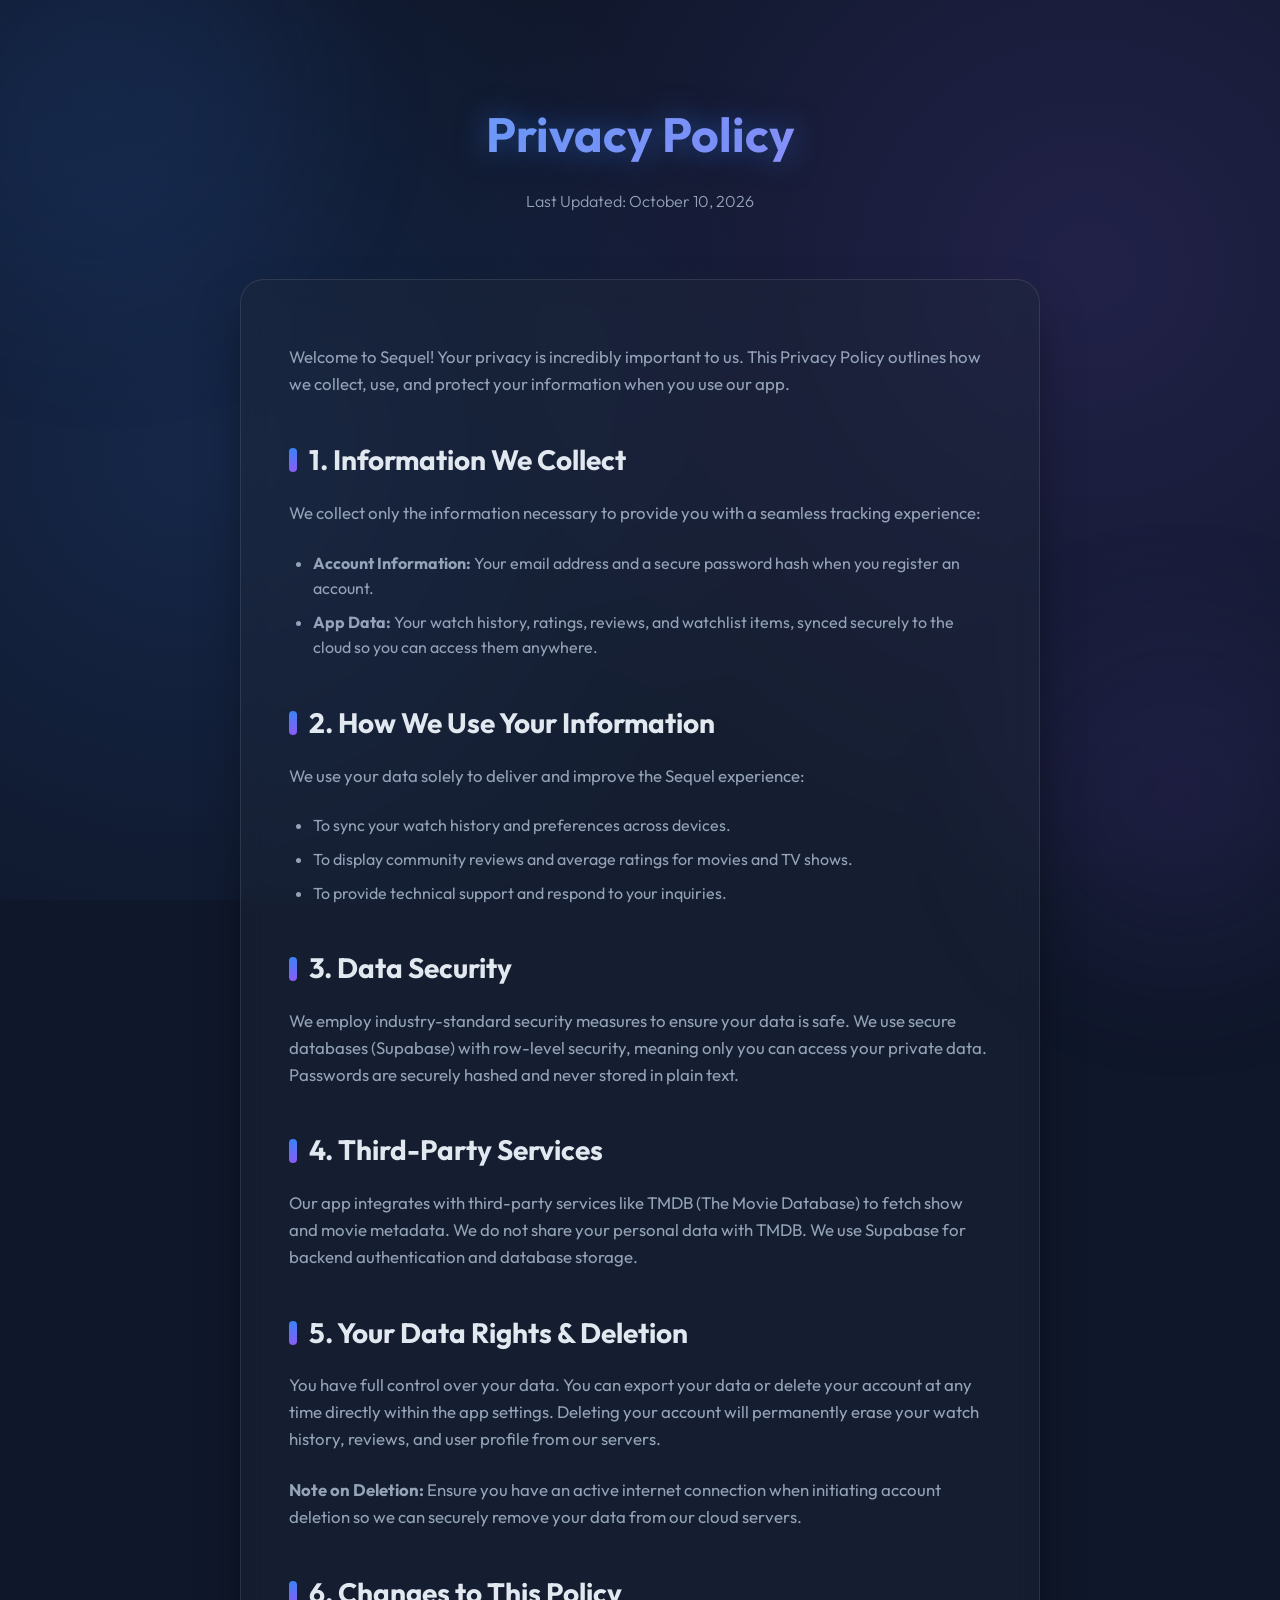
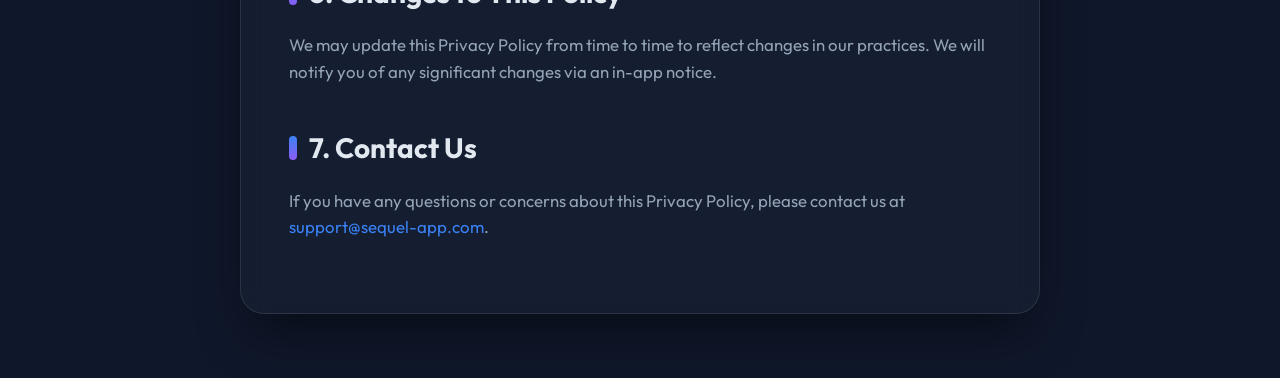
==== docs/privacy.html @ aeeafe1e "feat: add privacy policy page, update settings privacy URL, and debounce review sync on rating updat" ====
<!DOCTYPE html>
<html lang="en">
<head>
    <meta charset="UTF-8">
    <meta name="viewport" content="width=device-width, initial-scale=1.0">
    <title>Privacy Policy - Sequel</title>
    <meta name="description" content="Privacy Policy for Sequel, detailing how we handle and protect your data.">
    <link rel="preconnect" href="https://fonts.googleapis.com">
    <link rel="preconnect" href="https://fonts.gstatic.com" crossorigin>
    <link href="https://fonts.googleapis.com/css2?family=Outfit:wght@300;400;500;600;700&display=swap" rel="stylesheet">
    <style>
        :root {
            --bg-color: #0f172a;
            --text-main: #f8fafc;
            --text-muted: #94a3b8;
            --accent: #3b82f6;
            --accent-glow: rgba(59, 130, 246, 0.5);
            --card-bg: rgba(30, 41, 59, 0.4);
            --card-border: rgba(255, 255, 255, 0.1);
        }

        body {
            margin: 0;
            padding: 0;
            font-family: 'Outfit', sans-serif;
            background-color: var(--bg-color);
            color: var(--text-main);
            line-height: 1.6;
            overflow-x: hidden;
            background-image: 
                radial-gradient(circle at 15% 50%, rgba(59, 130, 246, 0.15) 0%, transparent 50%),
                radial-gradient(circle at 85% 30%, rgba(139, 92, 246, 0.15) 0%, transparent 50%);
            background-attachment: fixed;
        }

        .container {
            max-width: 800px;
            margin: 0 auto;
            padding: 4rem 2rem;
            position: relative;
            z-index: 10;
        }

        header {
            text-align: center;
            margin-bottom: 4rem;
            animation: fadeInDown 1s ease-out forwards;
        }

        h1 {
            font-size: 3rem;
            font-weight: 700;
            margin-bottom: 1rem;
            background: linear-gradient(135deg, #60a5fa, #a78bfa);
            -webkit-background-clip: text;
            -webkit-text-fill-color: transparent;
            text-shadow: 0 0 30px var(--accent-glow);
        }

        .last-updated {
            color: var(--text-muted);
            font-size: 1rem;
            font-weight: 300;
        }

        .glass-card {
            background: var(--card-bg);
            backdrop-filter: blur(12px);
            -webkit-backdrop-filter: blur(12px);
            border: 1px solid var(--card-border);
            border-radius: 24px;
            padding: 3rem;
            box-shadow: 0 25px 50px -12px rgba(0, 0, 0, 0.5);
            animation: fadeInUp 1s ease-out forwards;
            opacity: 0;
            transform: translateY(20px);
        }

        h2 {
            font-size: 1.75rem;
            color: #e2e8f0;
            margin-top: 2.5rem;
            margin-bottom: 1rem;
            display: flex;
            align-items: center;
            gap: 0.75rem;
        }

        h2::before {
            content: '';
            display: block;
            width: 8px;
            height: 24px;
            background: linear-gradient(to bottom, #3b82f6, #8b5cf6);
            border-radius: 4px;
        }

        p {
            color: var(--text-muted);
            margin-bottom: 1.5rem;
            font-size: 1.05rem;
        }

        ul {
            color: var(--text-muted);
            margin-bottom: 1.5rem;
            padding-left: 1.5rem;
        }

        li {
            margin-bottom: 0.5rem;
        }

        a {
            color: var(--accent);
            text-decoration: none;
            transition: text-shadow 0.3s ease;
        }

        a:hover {
            text-shadow: 0 0 8px var(--accent-glow);
            text-decoration: underline;
        }

        .blob {
            position: fixed;
            border-radius: 50%;
            filter: blur(80px);
            z-index: 1;
            opacity: 0.5;
            animation: float 20s infinite alternate;
        }

        .blob-1 {
            width: 400px;
            height: 400px;
            background: rgba(59, 130, 246, 0.2);
            top: -100px;
            left: -100px;
        }

        .blob-2 {
            width: 300px;
            height: 300px;
            background: rgba(139, 92, 246, 0.2);
            bottom: -50px;
            right: -50px;
            animation-delay: -10s;
        }

        @keyframes fadeInDown {
            from { opacity: 0; transform: translateY(-30px); }
            to { opacity: 1; transform: translateY(0); }
        }

        @keyframes fadeInUp {
            from { opacity: 0; transform: translateY(40px); }
            to { opacity: 1; transform: translateY(0); }
        }

        @keyframes float {
            0% { transform: translate(0, 0) rotate(0deg); }
            100% { transform: translate(100px, 50px) rotate(10deg); }
        }

        @media (max-width: 768px) {
            .glass-card {
                padding: 2rem;
            }
            h1 {
                font-size: 2.25rem;
            }
        }
    </style>
</head>
<body>
    <div class="blob blob-1"></div>
    <div class="blob blob-2"></div>
    
    <div class="container">
        <header>
            <h1>Privacy Policy</h1>
            <div class="last-updated">Last Updated: October 10, 2026</div>
        </header>

        <main class="glass-card">
            <p>Welcome to Sequel! Your privacy is incredibly important to us. This Privacy Policy outlines how we collect, use, and protect your information when you use our app.</p>

            <h2>1. Information We Collect</h2>
            <p>We collect only the information necessary to provide you with a seamless tracking experience:</p>
            <ul>
                <li><strong>Account Information:</strong> Your email address and a secure password hash when you register an account.</li>
                <li><strong>App Data:</strong> Your watch history, ratings, reviews, and watchlist items, synced securely to the cloud so you can access them anywhere.</li>
            </ul>

            <h2>2. How We Use Your Information</h2>
            <p>We use your data solely to deliver and improve the Sequel experience:</p>
            <ul>
                <li>To sync your watch history and preferences across devices.</li>
                <li>To display community reviews and average ratings for movies and TV shows.</li>
                <li>To provide technical support and respond to your inquiries.</li>
            </ul>

            <h2>3. Data Security</h2>
            <p>We employ industry-standard security measures to ensure your data is safe. We use secure databases (Supabase) with row-level security, meaning only you can access your private data. Passwords are securely hashed and never stored in plain text.</p>

            <h2>4. Third-Party Services</h2>
            <p>Our app integrates with third-party services like TMDB (The Movie Database) to fetch show and movie metadata. We do not share your personal data with TMDB. We use Supabase for backend authentication and database storage.</p>

            <h2>5. Your Data Rights & Deletion</h2>
            <p>You have full control over your data. You can export your data or delete your account at any time directly within the app settings. Deleting your account will permanently erase your watch history, reviews, and user profile from our servers.</p>
            <p><strong>Note on Deletion:</strong> Ensure you have an active internet connection when initiating account deletion so we can securely remove your data from our cloud servers.</p>

            <h2>6. Changes to This Policy</h2>
            <p>We may update this Privacy Policy from time to time to reflect changes in our practices. We will notify you of any significant changes via an in-app notice.</p>

            <h2>7. Contact Us</h2>
            <p>If you have any questions or concerns about this Privacy Policy, please contact us at <a href="mailto:support@sequel-app.com">support@sequel-app.com</a>.</p>
        </main>
    </div>

    <script>
        // Add subtle scroll reveal effect to sections
        document.addEventListener('DOMContentLoaded', () => {
            const card = document.querySelector('.glass-card');
            setTimeout(() => {
                card.style.opacity = '1';
                card.style.transform = 'translateY(0)';
            }, 300);
        });
    </script>
</body>
</html>
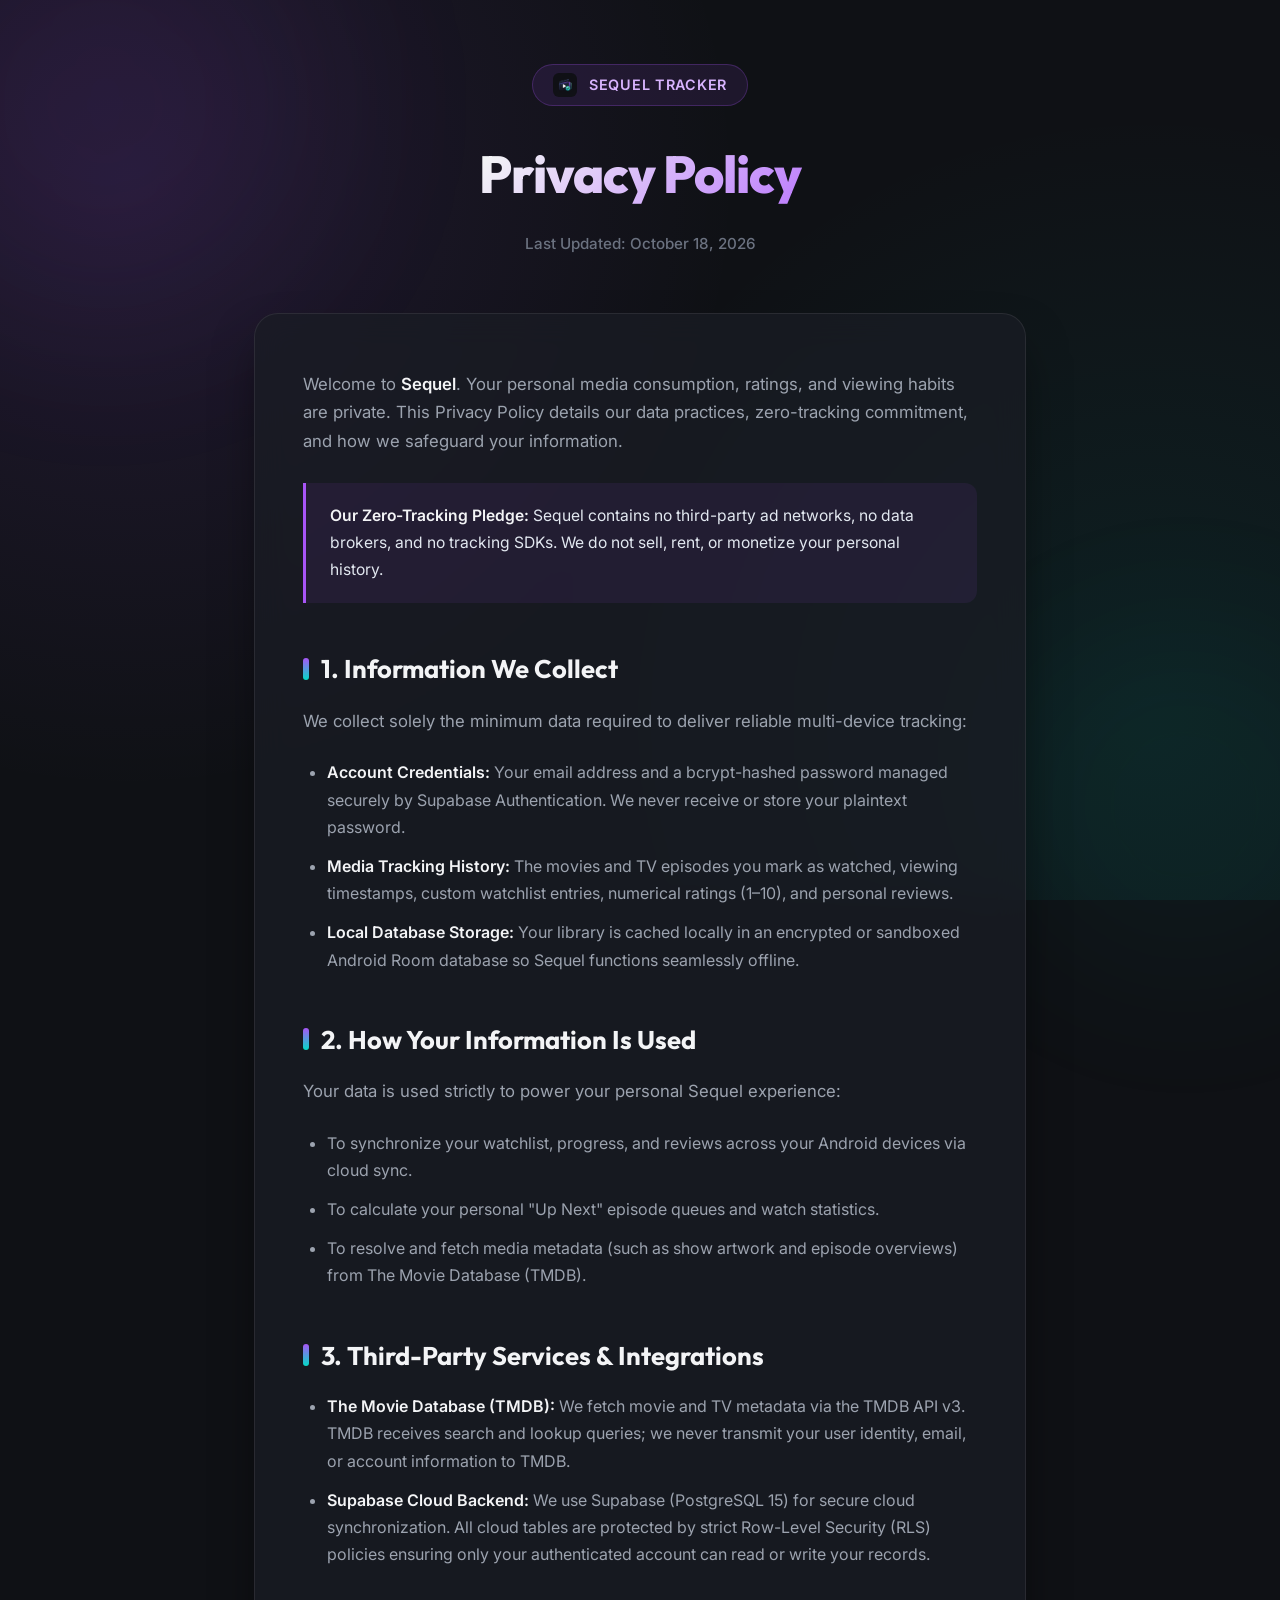
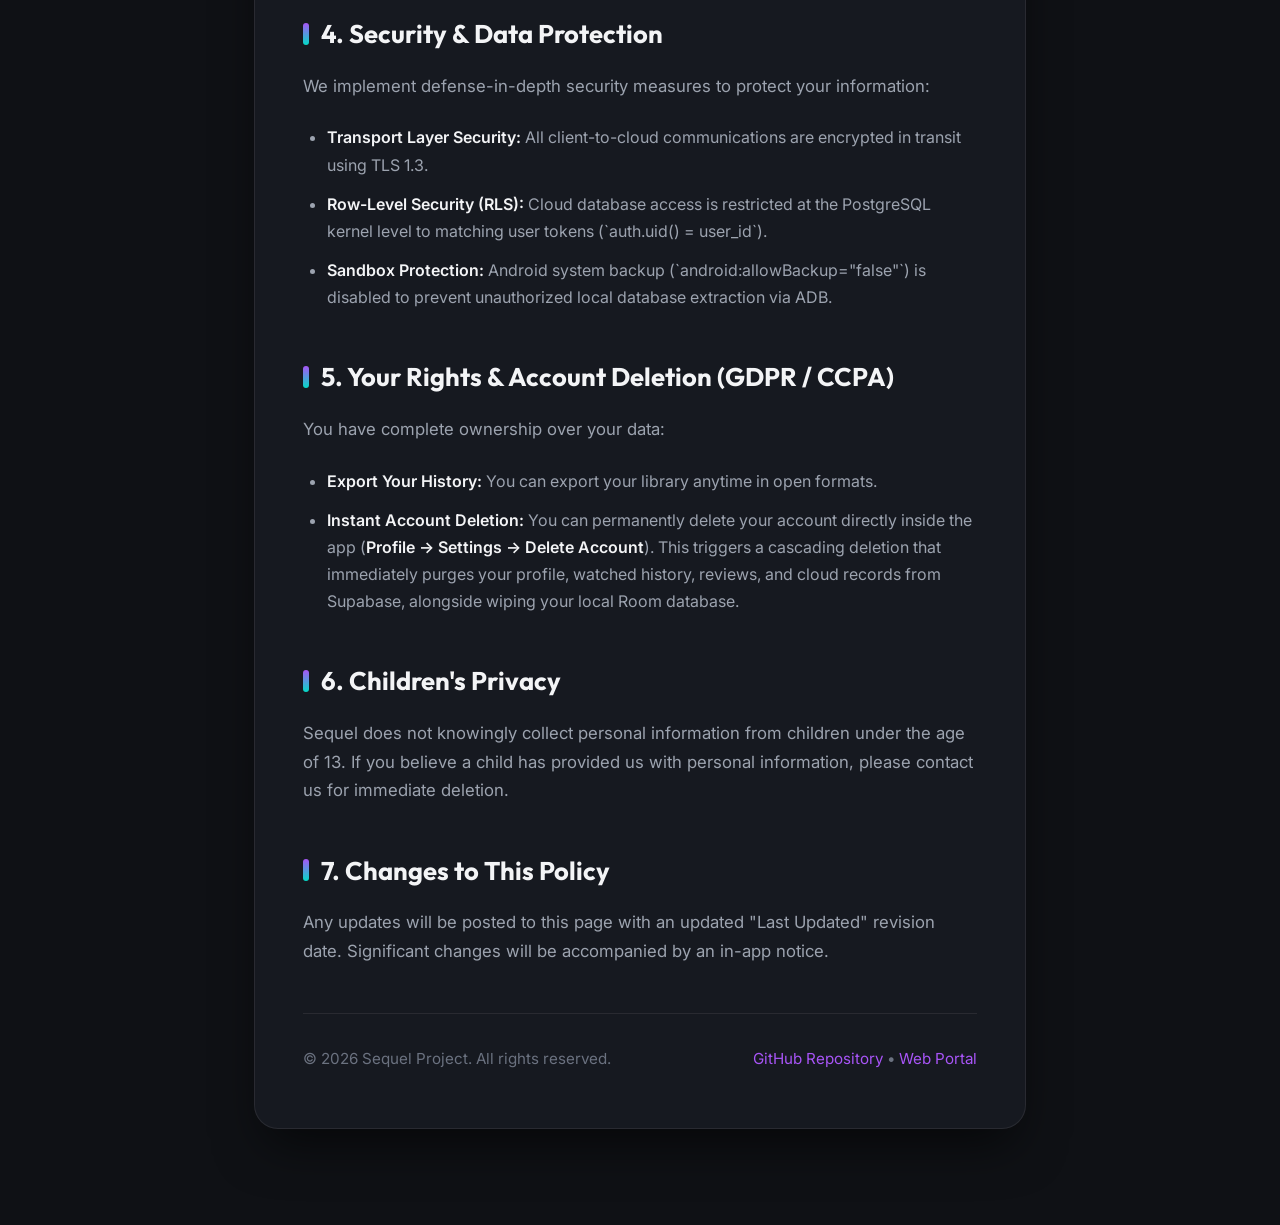
==== commit 1ea958cc: "feat: add comprehensive web landing page, architectural documentation, and design decisions" ====
--- a/docs/privacy.html
+++ b/docs/privacy.html
@@ -3,83 +3,112 @@
 <head>
     <meta charset="UTF-8">
     <meta name="viewport" content="width=device-width, initial-scale=1.0">
-    <title>Privacy Policy - Sequel</title>
-    <meta name="description" content="Privacy Policy for Sequel, detailing how we handle and protect your data.">
+    <title>Privacy Policy — Sequel</title>
+    <meta name="description" content="Privacy Policy for Sequel, detailing how we protect your personal watch history and account data.">
     <link rel="preconnect" href="https://fonts.googleapis.com">
     <link rel="preconnect" href="https://fonts.gstatic.com" crossorigin>
-    <link href="https://fonts.googleapis.com/css2?family=Outfit:wght@300;400;500;600;700&display=swap" rel="stylesheet">
+    <link href="https://fonts.googleapis.com/css2?family=Outfit:wght@300;400;500;600;700;800&family=Inter:wght@400;500;600&display=swap" rel="stylesheet">
     <style>
         :root {
-            --bg-color: #0f172a;
-            --text-main: #f8fafc;
-            --text-muted: #94a3b8;
-            --accent: #3b82f6;
-            --accent-glow: rgba(59, 130, 246, 0.5);
-            --card-bg: rgba(30, 41, 59, 0.4);
-            --card-border: rgba(255, 255, 255, 0.1);
-        }
-
-        body {
+            --bg-color: #0F1115;
+            --card-bg: rgba(26, 29, 36, 0.75);
+            --card-border: rgba(255, 255, 255, 0.08);
+            --text-main: #F3F4F6;
+            --text-muted: #9CA3AF;
+            --text-dim: #6B7280;
+            --accent: #A855F7;
+            --accent-glow: rgba(168, 85, 247, 0.35);
+            --secondary: #03DAC6;
+            --secondary-glow: rgba(3, 218, 198, 0.25);
+        }
+
+        * {
             margin: 0;
             padding: 0;
-            font-family: 'Outfit', sans-serif;
+            box-sizing: border-box;
+        }
+
+        body {
+            font-family: 'Inter', -apple-system, BlinkMacSystemFont, sans-serif;
             background-color: var(--bg-color);
             color: var(--text-main);
-            line-height: 1.6;
+            line-height: 1.7;
             overflow-x: hidden;
             background-image: 
-                radial-gradient(circle at 15% 50%, rgba(59, 130, 246, 0.15) 0%, transparent 50%),
-                radial-gradient(circle at 85% 30%, rgba(139, 92, 246, 0.15) 0%, transparent 50%);
+                radial-gradient(circle at 10% 20%, rgba(168, 85, 247, 0.12) 0%, transparent 45%),
+                radial-gradient(circle at 90% 80%, rgba(3, 218, 198, 0.08) 0%, transparent 45%);
             background-attachment: fixed;
+            min-height: 100vh;
         }
 
         .container {
-            max-width: 800px;
+            max-width: 820px;
             margin: 0 auto;
-            padding: 4rem 2rem;
+            padding: 4rem 1.5rem 6rem;
             position: relative;
             z-index: 10;
         }
 
         header {
             text-align: center;
-            margin-bottom: 4rem;
-            animation: fadeInDown 1s ease-out forwards;
+            margin-bottom: 3.5rem;
+        }
+
+        .logo-badge {
+            display: inline-flex;
+            align-items: center;
+            gap: 0.75rem;
+            background: rgba(168, 85, 247, 0.1);
+            border: 1px solid rgba(168, 85, 247, 0.25);
+            padding: 0.5rem 1.25rem;
+            border-radius: 9999px;
+            margin-bottom: 1.5rem;
+            font-size: 0.9rem;
+            font-weight: 600;
+            color: #d8b4fe;
+            text-transform: uppercase;
+            letter-spacing: 0.05em;
+        }
+
+        .logo-img {
+            width: 24px;
+            height: 24px;
+            border-radius: 6px;
         }
 
         h1 {
-            font-size: 3rem;
-            font-weight: 700;
-            margin-bottom: 1rem;
-            background: linear-gradient(135deg, #60a5fa, #a78bfa);
+            font-family: 'Outfit', sans-serif;
+            font-size: 3.25rem;
+            font-weight: 800;
+            margin-bottom: 0.75rem;
+            background: linear-gradient(135deg, #F3F4F6 30%, #C084FC 70%, #03DAC6 100%);
             -webkit-background-clip: text;
             -webkit-text-fill-color: transparent;
-            text-shadow: 0 0 30px var(--accent-glow);
+            letter-spacing: -0.02em;
         }
 
         .last-updated {
-            color: var(--text-muted);
-            font-size: 1rem;
-            font-weight: 300;
+            color: var(--text-dim);
+            font-size: 0.95rem;
+            font-weight: 500;
         }
 
         .glass-card {
             background: var(--card-bg);
-            backdrop-filter: blur(12px);
-            -webkit-backdrop-filter: blur(12px);
+            backdrop-filter: blur(16px);
+            -webkit-backdrop-filter: blur(16px);
             border: 1px solid var(--card-border);
             border-radius: 24px;
-            padding: 3rem;
-            box-shadow: 0 25px 50px -12px rgba(0, 0, 0, 0.5);
-            animation: fadeInUp 1s ease-out forwards;
-            opacity: 0;
-            transform: translateY(20px);
+            padding: 3.5rem 3rem;
+            box-shadow: 0 25px 50px -12px rgba(0, 0, 0, 0.6);
         }
 
         h2 {
-            font-size: 1.75rem;
-            color: #e2e8f0;
-            margin-top: 2.5rem;
+            font-family: 'Outfit', sans-serif;
+            font-size: 1.6rem;
+            font-weight: 700;
+            color: #F3F4F6;
+            margin-top: 2.75rem;
             margin-bottom: 1rem;
             display: flex;
             align-items: center;
@@ -89,10 +118,10 @@
         h2::before {
             content: '';
             display: block;
-            width: 8px;
-            height: 24px;
-            background: linear-gradient(to bottom, #3b82f6, #8b5cf6);
-            border-radius: 4px;
+            width: 6px;
+            height: 22px;
+            background: linear-gradient(to bottom, var(--accent), var(--secondary));
+            border-radius: 3px;
         }
 
         p {
@@ -108,67 +137,88 @@
         }
 
         li {
-            margin-bottom: 0.5rem;
+            margin-bottom: 0.75rem;
+        }
+
+        strong {
+            color: #F3F4F6;
+            font-weight: 600;
         }
 
         a {
             color: var(--accent);
             text-decoration: none;
-            transition: text-shadow 0.3s ease;
+            transition: all 0.2s ease;
         }
 
         a:hover {
+            color: #C084FC;
             text-shadow: 0 0 8px var(--accent-glow);
             text-decoration: underline;
+        }
+
+        .highlight-box {
+            background: rgba(168, 85, 247, 0.08);
+            border-left: 3px solid var(--accent);
+            padding: 1.25rem 1.5rem;
+            border-radius: 0 12px 12px 0;
+            margin: 1.75rem 0;
+        }
+
+        .highlight-box p {
+            margin-bottom: 0;
+            color: #E2E8F0;
+            font-size: 0.98rem;
+        }
+
+        .footer-nav {
+            margin-top: 3rem;
+            padding-top: 2rem;
+            border-top: 1px solid var(--card-border);
+            display: flex;
+            justify-content: space-between;
+            align-items: center;
+            flex-wrap: wrap;
+            gap: 1rem;
+            font-size: 0.95rem;
+            color: var(--text-dim);
         }
 
         .blob {
             position: fixed;
             border-radius: 50%;
-            filter: blur(80px);
+            filter: blur(100px);
             z-index: 1;
-            opacity: 0.5;
-            animation: float 20s infinite alternate;
+            opacity: 0.4;
+            pointer-events: none;
         }
 
         .blob-1 {
-            width: 400px;
-            height: 400px;
-            background: rgba(59, 130, 246, 0.2);
-            top: -100px;
-            left: -100px;
+            width: 450px;
+            height: 450px;
+            background: rgba(168, 85, 247, 0.18);
+            top: -120px;
+            left: -120px;
         }
 
         .blob-2 {
-            width: 300px;
-            height: 300px;
-            background: rgba(139, 92, 246, 0.2);
-            bottom: -50px;
-            right: -50px;
-            animation-delay: -10s;
-        }
-
-        @keyframes fadeInDown {
-            from { opacity: 0; transform: translateY(-30px); }
-            to { opacity: 1; transform: translateY(0); }
-        }
-
-        @keyframes fadeInUp {
-            from { opacity: 0; transform: translateY(40px); }
-            to { opacity: 1; transform: translateY(0); }
-        }
-
-        @keyframes float {
-            0% { transform: translate(0, 0) rotate(0deg); }
-            100% { transform: translate(100px, 50px) rotate(10deg); }
+            width: 350px;
+            height: 350px;
+            background: rgba(3, 218, 198, 0.12);
+            bottom: -80px;
+            right: -80px;
         }
 
         @media (max-width: 768px) {
             .glass-card {
-                padding: 2rem;
+                padding: 2.25rem 1.5rem;
+                border-radius: 20px;
             }
             h1 {
                 font-size: 2.25rem;
+            }
+            h2 {
+                font-size: 1.35rem;
             }
         }
     </style>
@@ -179,55 +229,72 @@
     
     <div class="container">
         <header>
+            <div class="logo-badge">
+                <img src="assets/playstore_icon.png" alt="Sequel Logo" class="logo-img" onerror="this.style.display='none'">
+                <span>Sequel Tracker</span>
+            </div>
             <h1>Privacy Policy</h1>
-            <div class="last-updated">Last Updated: October 10, 2026</div>
+            <div class="last-updated">Last Updated: October 18, 2026</div>
         </header>
 
         <main class="glass-card">
-            <p>Welcome to Sequel! Your privacy is incredibly important to us. This Privacy Policy outlines how we collect, use, and protect your information when you use our app.</p>
+            <p>Welcome to <strong>Sequel</strong>. Your personal media consumption, ratings, and viewing habits are private. This Privacy Policy details our data practices, zero-tracking commitment, and how we safeguard your information.</p>
+
+            <div class="highlight-box">
+                <p><strong>Our Zero-Tracking Pledge:</strong> Sequel contains no third-party ad networks, no data brokers, and no tracking SDKs. We do not sell, rent, or monetize your personal history.</p>
+            </div>
 
             <h2>1. Information We Collect</h2>
-            <p>We collect only the information necessary to provide you with a seamless tracking experience:</p>
-            <ul>
-                <li><strong>Account Information:</strong> Your email address and a secure password hash when you register an account.</li>
-                <li><strong>App Data:</strong> Your watch history, ratings, reviews, and watchlist items, synced securely to the cloud so you can access them anywhere.</li>
-            </ul>
-
-            <h2>2. How We Use Your Information</h2>
-            <p>We use your data solely to deliver and improve the Sequel experience:</p>
-            <ul>
-                <li>To sync your watch history and preferences across devices.</li>
-                <li>To display community reviews and average ratings for movies and TV shows.</li>
-                <li>To provide technical support and respond to your inquiries.</li>
-            </ul>
-
-            <h2>3. Data Security</h2>
-            <p>We employ industry-standard security measures to ensure your data is safe. We use secure databases (Supabase) with row-level security, meaning only you can access your private data. Passwords are securely hashed and never stored in plain text.</p>
-
-            <h2>4. Third-Party Services</h2>
-            <p>Our app integrates with third-party services like TMDB (The Movie Database) to fetch show and movie metadata. We do not share your personal data with TMDB. We use Supabase for backend authentication and database storage.</p>
-
-            <h2>5. Your Data Rights & Deletion</h2>
-            <p>You have full control over your data. You can export your data or delete your account at any time directly within the app settings. Deleting your account will permanently erase your watch history, reviews, and user profile from our servers.</p>
-            <p><strong>Note on Deletion:</strong> Ensure you have an active internet connection when initiating account deletion so we can securely remove your data from our cloud servers.</p>
-
-            <h2>6. Changes to This Policy</h2>
-            <p>We may update this Privacy Policy from time to time to reflect changes in our practices. We will notify you of any significant changes via an in-app notice.</p>
-
-            <h2>7. Contact Us</h2>
-            <p>If you have any questions or concerns about this Privacy Policy, please contact us at <a href="mailto:support@sequel-app.com">support@sequel-app.com</a>.</p>
+            <p>We collect solely the minimum data required to deliver reliable multi-device tracking:</p>
+            <ul>
+                <li><strong>Account Credentials:</strong> Your email address and a bcrypt-hashed password managed securely by Supabase Authentication. We never receive or store your plaintext password.</li>
+                <li><strong>Media Tracking History:</strong> The movies and TV episodes you mark as watched, viewing timestamps, custom watchlist entries, numerical ratings (1–10), and personal reviews.</li>
+                <li><strong>Local Database Storage:</strong> Your library is cached locally in an encrypted or sandboxed Android Room database so Sequel functions seamlessly offline.</li>
+            </ul>
+
+            <h2>2. How Your Information Is Used</h2>
+            <p>Your data is used strictly to power your personal Sequel experience:</p>
+            <ul>
+                <li>To synchronize your watchlist, progress, and reviews across your Android devices via cloud sync.</li>
+                <li>To calculate your personal "Up Next" episode queues and watch statistics.</li>
+                <li>To resolve and fetch media metadata (such as show artwork and episode overviews) from The Movie Database (TMDB).</li>
+            </ul>
+
+            <h2>3. Third-Party Services & Integrations</h2>
+            <ul>
+                <li><strong>The Movie Database (TMDB):</strong> We fetch movie and TV metadata via the TMDB API v3. TMDB receives search and lookup queries; we never transmit your user identity, email, or account information to TMDB.</li>
+                <li><strong>Supabase Cloud Backend:</strong> We use Supabase (PostgreSQL 15) for secure cloud synchronization. All cloud tables are protected by strict Row-Level Security (RLS) policies ensuring only your authenticated account can read or write your records.</li>
+            </ul>
+
+            <h2>4. Security & Data Protection</h2>
+            <p>We implement defense-in-depth security measures to protect your information:</p>
+            <ul>
+                <li><strong>Transport Layer Security:</strong> All client-to-cloud communications are encrypted in transit using TLS 1.3.</li>
+                <li><strong>Row-Level Security (RLS):</strong> Cloud database access is restricted at the PostgreSQL kernel level to matching user tokens (`auth.uid() = user_id`).</li>
+                <li><strong>Sandbox Protection:</strong> Android system backup (`android:allowBackup="false"`) is disabled to prevent unauthorized local database extraction via ADB.</li>
+            </ul>
+
+            <h2>5. Your Rights & Account Deletion (GDPR / CCPA)</h2>
+            <p>You have complete ownership over your data:</p>
+            <ul>
+                <li><strong>Export Your History:</strong> You can export your library anytime in open formats.</li>
+                <li><strong>Instant Account Deletion:</strong> You can permanently delete your account directly inside the app (<strong>Profile → Settings → Delete Account</strong>). This triggers a cascading deletion that immediately purges your profile, watched history, reviews, and cloud records from Supabase, alongside wiping your local Room database.</li>
+            </ul>
+
+            <h2>6. Children's Privacy</h2>
+            <p>Sequel does not knowingly collect personal information from children under the age of 13. If you believe a child has provided us with personal information, please contact us for immediate deletion.</p>
+
+            <h2>7. Changes to This Policy</h2>
+            <p>Any updates will be posted to this page with an updated "Last Updated" revision date. Significant changes will be accompanied by an in-app notice.</p>
+
+            <div class="footer-nav">
+                <span>&copy; 2026 Sequel Project. All rights reserved.</span>
+                <div>
+                    <a href="https://github.com/dev-Aatif/Sequel">GitHub Repository</a> &bull; 
+                    <a href="../web/index.html">Web Portal</a>
+                </div>
+            </div>
         </main>
     </div>
-
-    <script>
-        // Add subtle scroll reveal effect to sections
-        document.addEventListener('DOMContentLoaded', () => {
-            const card = document.querySelector('.glass-card');
-            setTimeout(() => {
-                card.style.opacity = '1';
-                card.style.transform = 'translateY(0)';
-            }, 300);
-        });
-    </script>
 </body>
 </html>
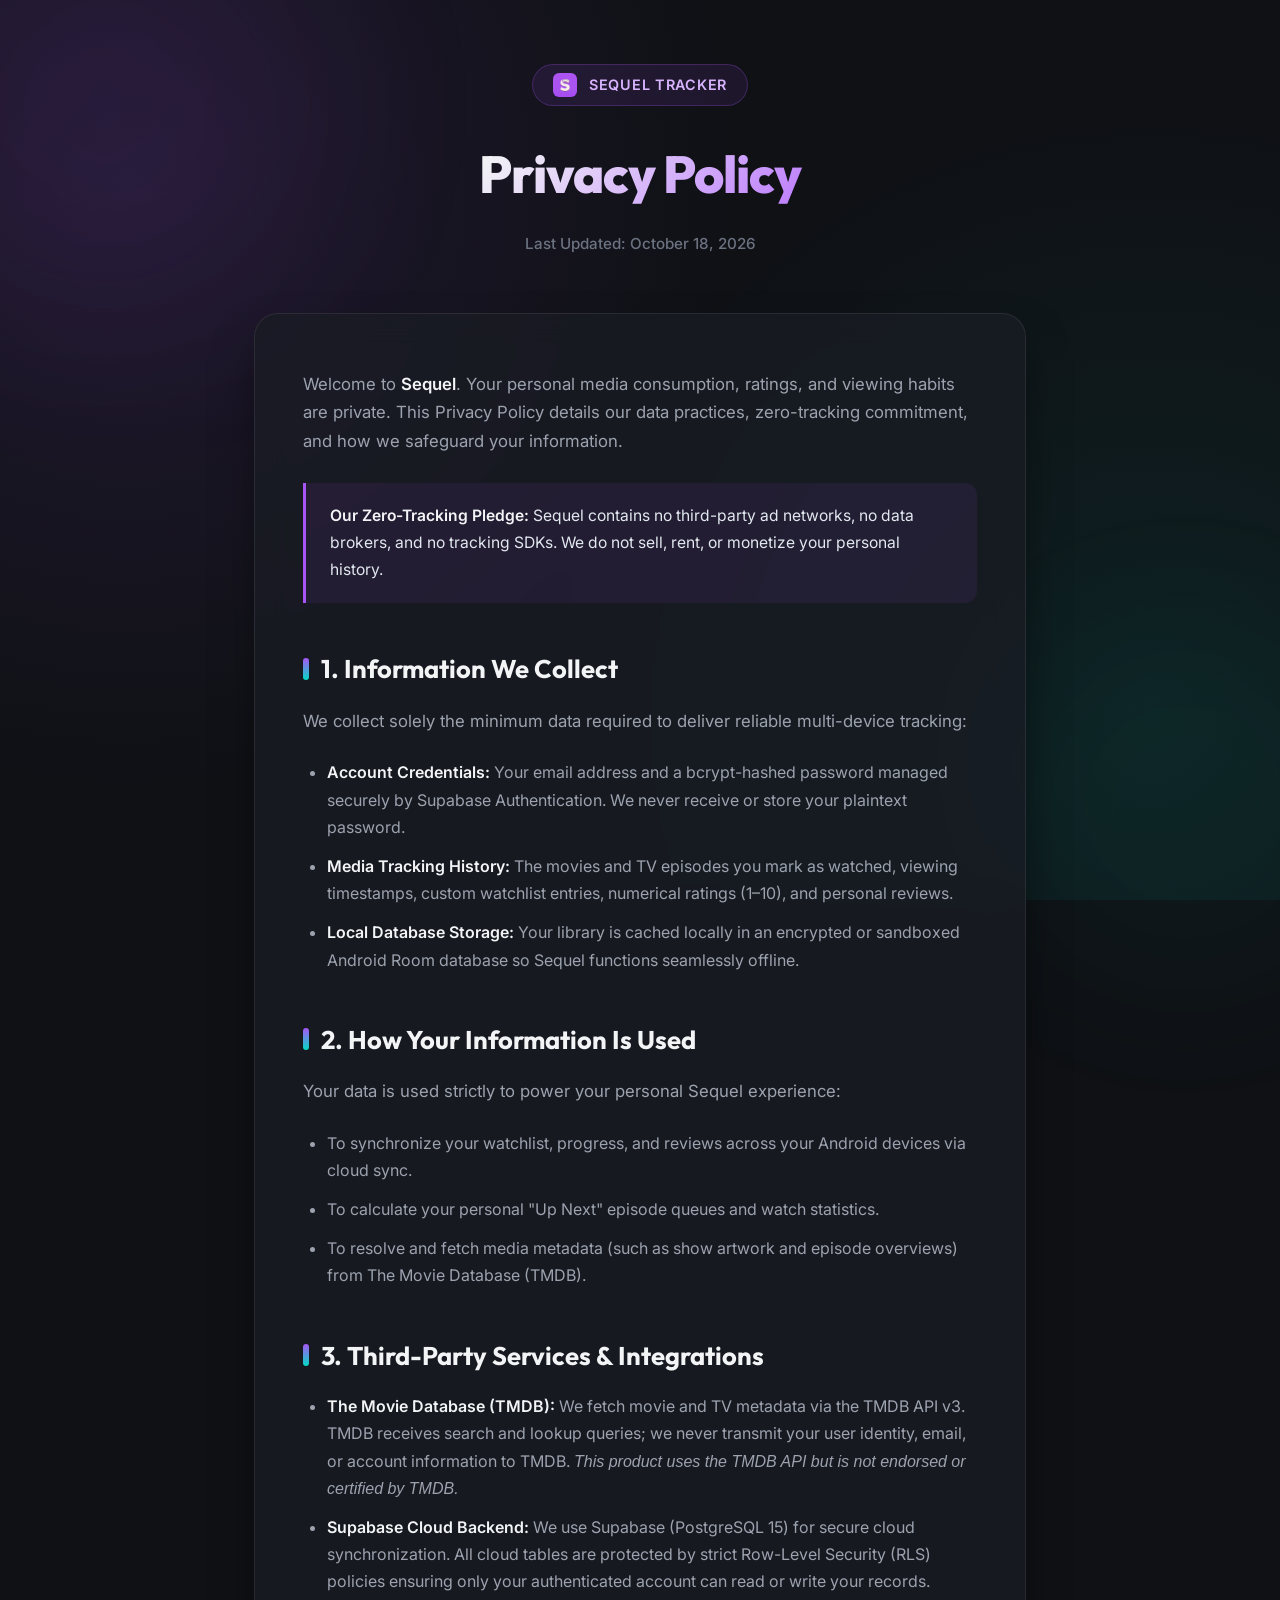
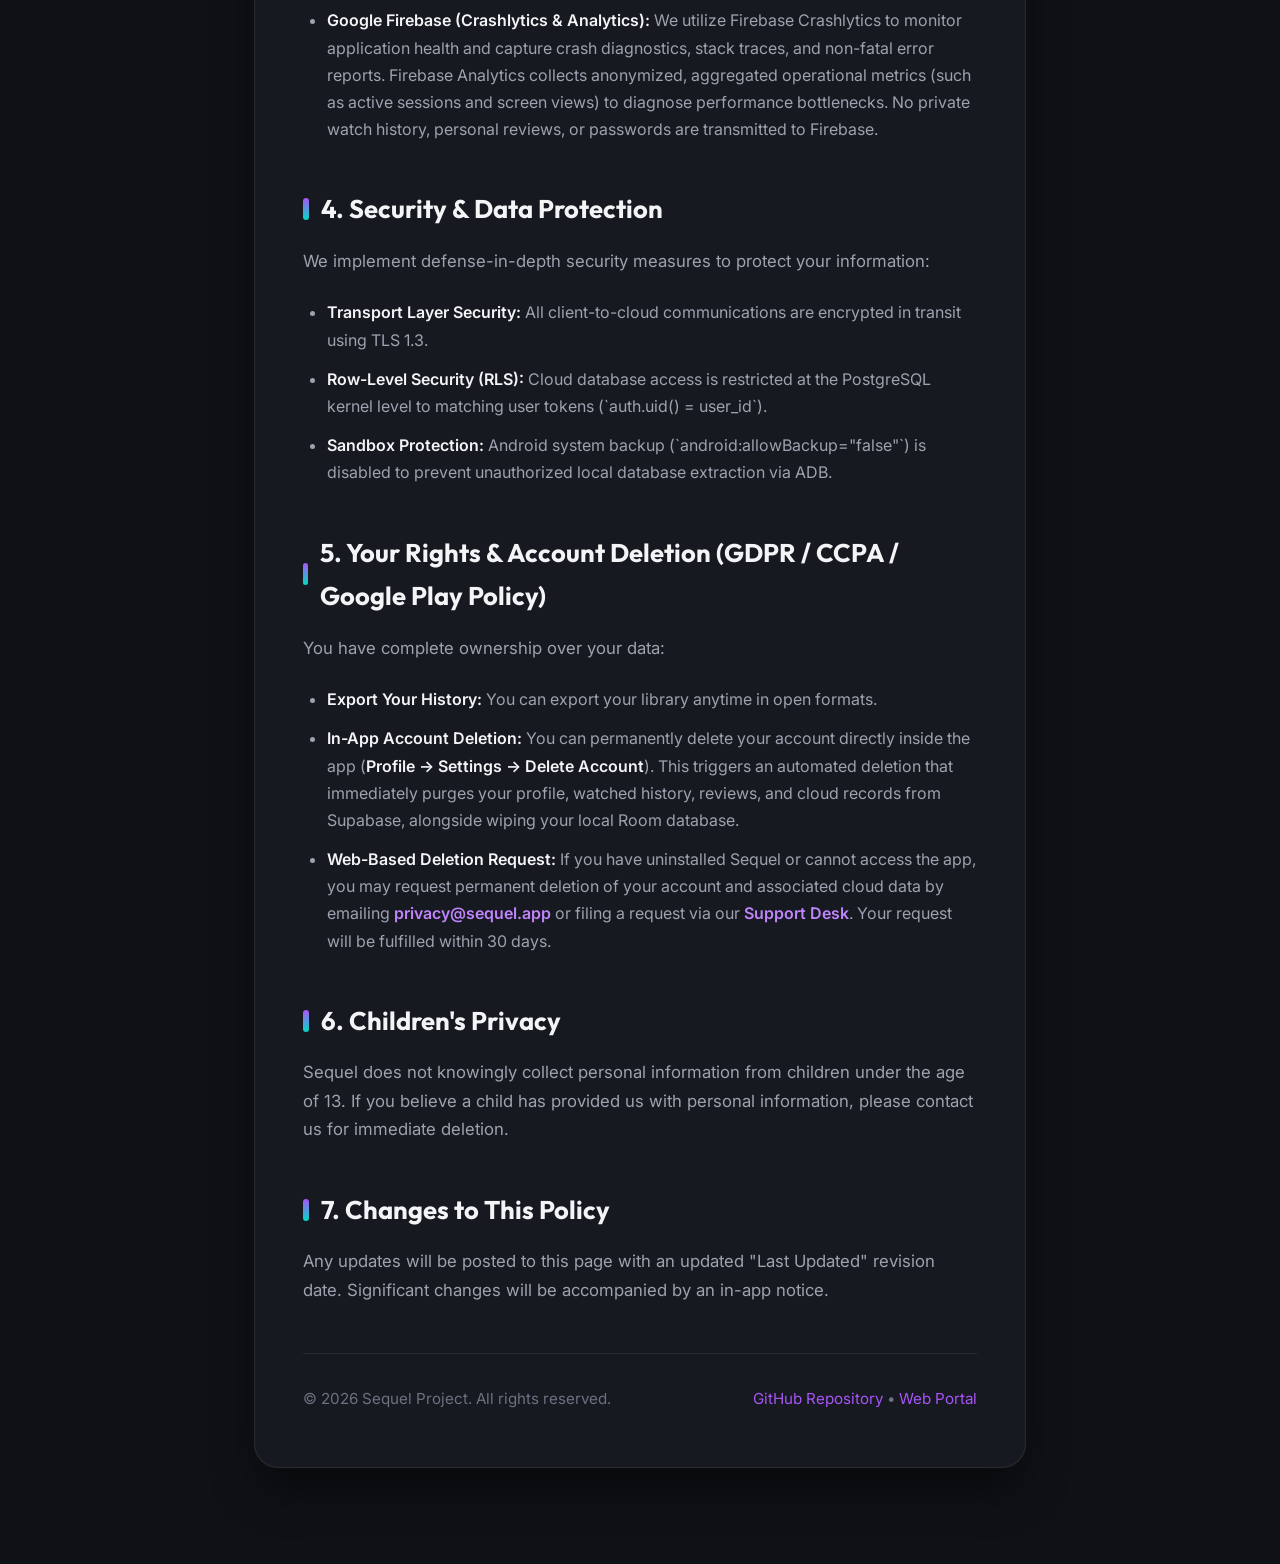
==== commit d25cecf9: "feat: update launcher icons, database schema, and web documentation portal" ====
--- a/docs/privacy.html
+++ b/docs/privacy.html
@@ -262,8 +262,9 @@
 
             <h2>3. Third-Party Services & Integrations</h2>
             <ul>
-                <li><strong>The Movie Database (TMDB):</strong> We fetch movie and TV metadata via the TMDB API v3. TMDB receives search and lookup queries; we never transmit your user identity, email, or account information to TMDB.</li>
+                <li><strong>The Movie Database (TMDB):</strong> We fetch movie and TV metadata via the TMDB API v3. TMDB receives search and lookup queries; we never transmit your user identity, email, or account information to TMDB. <em>This product uses the TMDB API but is not endorsed or certified by TMDB.</em></li>
                 <li><strong>Supabase Cloud Backend:</strong> We use Supabase (PostgreSQL 15) for secure cloud synchronization. All cloud tables are protected by strict Row-Level Security (RLS) policies ensuring only your authenticated account can read or write your records.</li>
+                <li><strong>Google Firebase (Crashlytics & Analytics):</strong> We utilize Firebase Crashlytics to monitor application health and capture crash diagnostics, stack traces, and non-fatal error reports. Firebase Analytics collects anonymized, aggregated operational metrics (such as active sessions and screen views) to diagnose performance bottlenecks. No private watch history, personal reviews, or passwords are transmitted to Firebase.</li>
             </ul>
 
             <h2>4. Security & Data Protection</h2>
@@ -274,12 +275,14 @@
                 <li><strong>Sandbox Protection:</strong> Android system backup (`android:allowBackup="false"`) is disabled to prevent unauthorized local database extraction via ADB.</li>
             </ul>
 
-            <h2>5. Your Rights & Account Deletion (GDPR / CCPA)</h2>
+            <h2>5. Your Rights & Account Deletion (GDPR / CCPA / Google Play Policy)</h2>
             <p>You have complete ownership over your data:</p>
             <ul>
                 <li><strong>Export Your History:</strong> You can export your library anytime in open formats.</li>
-                <li><strong>Instant Account Deletion:</strong> You can permanently delete your account directly inside the app (<strong>Profile → Settings → Delete Account</strong>). This triggers a cascading deletion that immediately purges your profile, watched history, reviews, and cloud records from Supabase, alongside wiping your local Room database.</li>
-            </ul>
+                <li><strong>In-App Account Deletion:</strong> You can permanently delete your account directly inside the app (<strong>Profile → Settings → Delete Account</strong>). This triggers an automated deletion that immediately purges your profile, watched history, reviews, and cloud records from Supabase, alongside wiping your local Room database.</li>
+                <li><strong>Web-Based Deletion Request:</strong> If you have uninstalled Sequel or cannot access the app, you may request permanent deletion of your account and associated cloud data by emailing <a href="mailto:privacy@sequel.app?subject=Account%20and%20Data%20Deletion%20Request" style="color: #c084fc; font-weight: 600;">privacy@sequel.app</a> or filing a request via our <a href="https://github.com/dev-Aatif/Sequel/issues" style="color: #c084fc; font-weight: 600;">Support Desk</a>. Your request will be fulfilled within 30 days.</li>
+            </ul>
+
 
             <h2>6. Children's Privacy</h2>
             <p>Sequel does not knowingly collect personal information from children under the age of 13. If you believe a child has provided us with personal information, please contact us for immediate deletion.</p>
@@ -291,7 +294,8 @@
                 <span>&copy; 2026 Sequel Project. All rights reserved.</span>
                 <div>
                     <a href="https://github.com/dev-Aatif/Sequel">GitHub Repository</a> &bull; 
-                    <a href="../web/index.html">Web Portal</a>
+                    <a href="index.html">Web Portal</a>
+
                 </div>
             </div>
         </main>
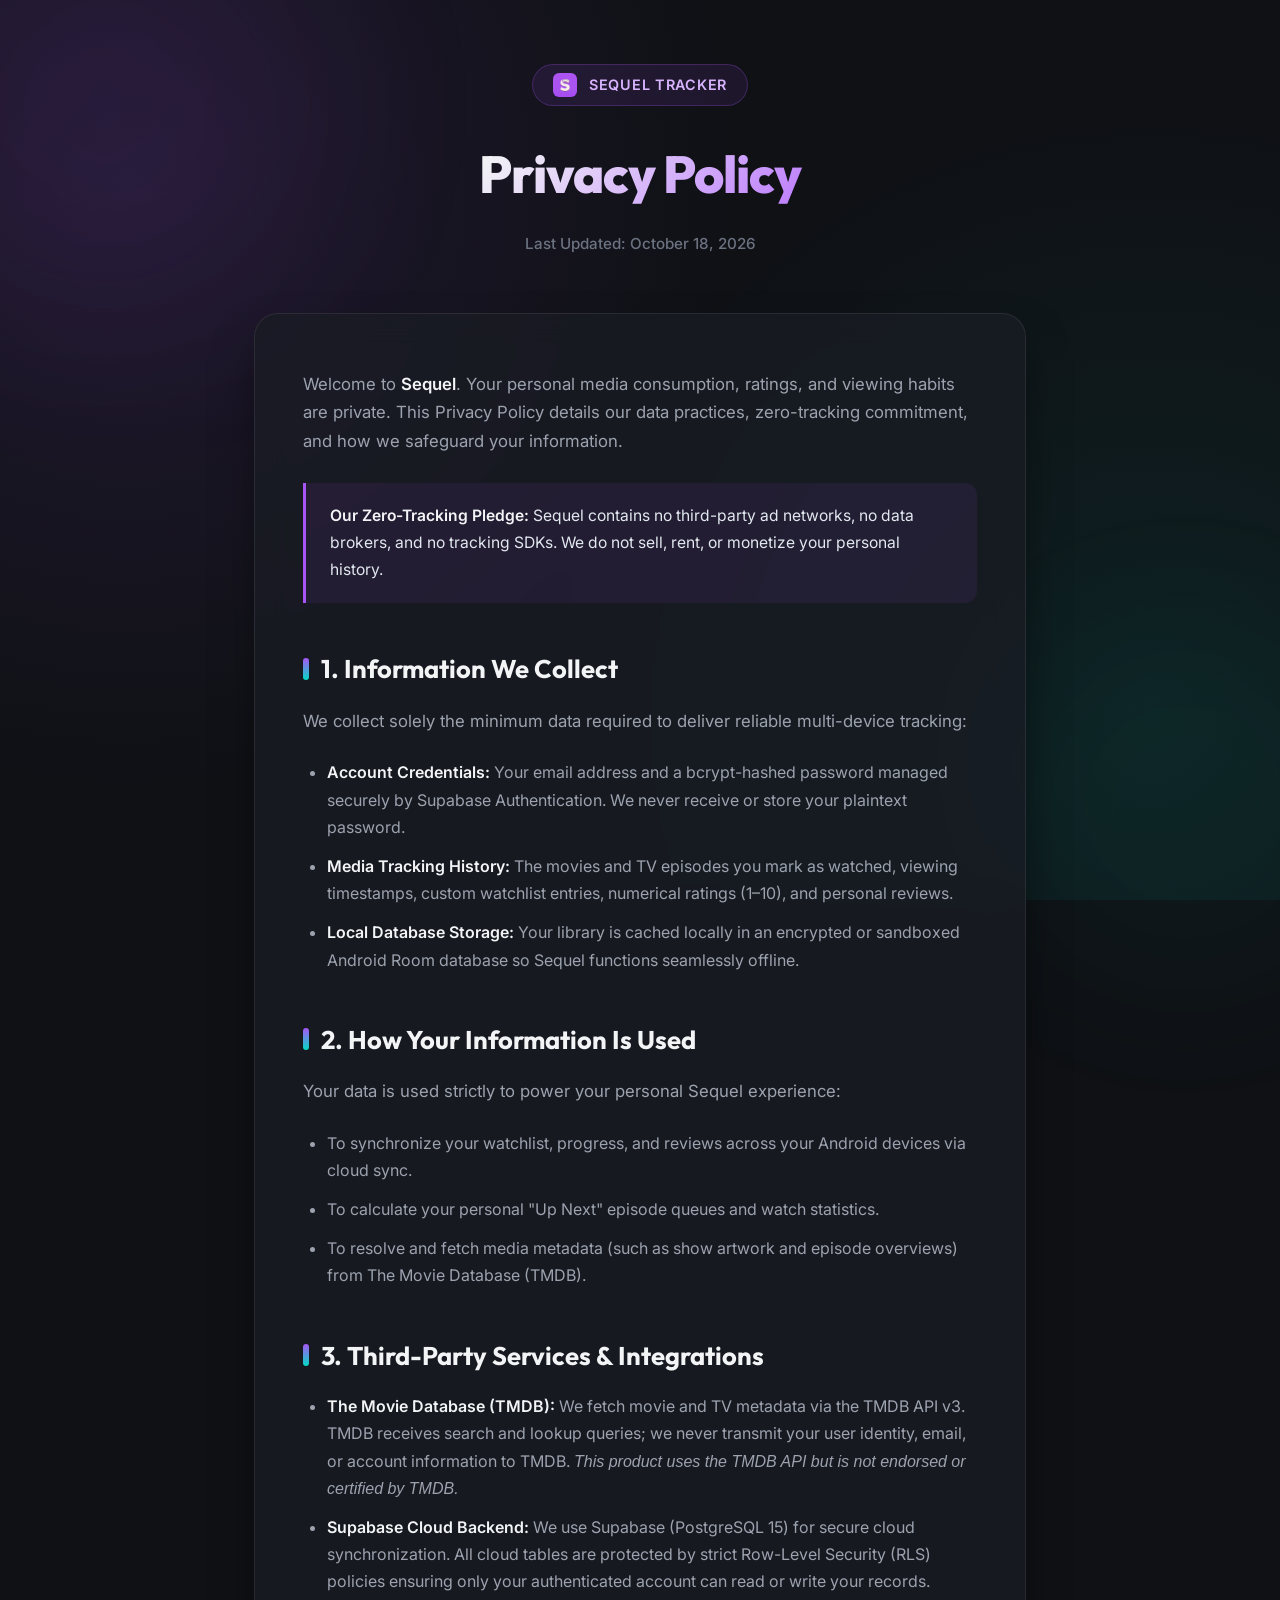
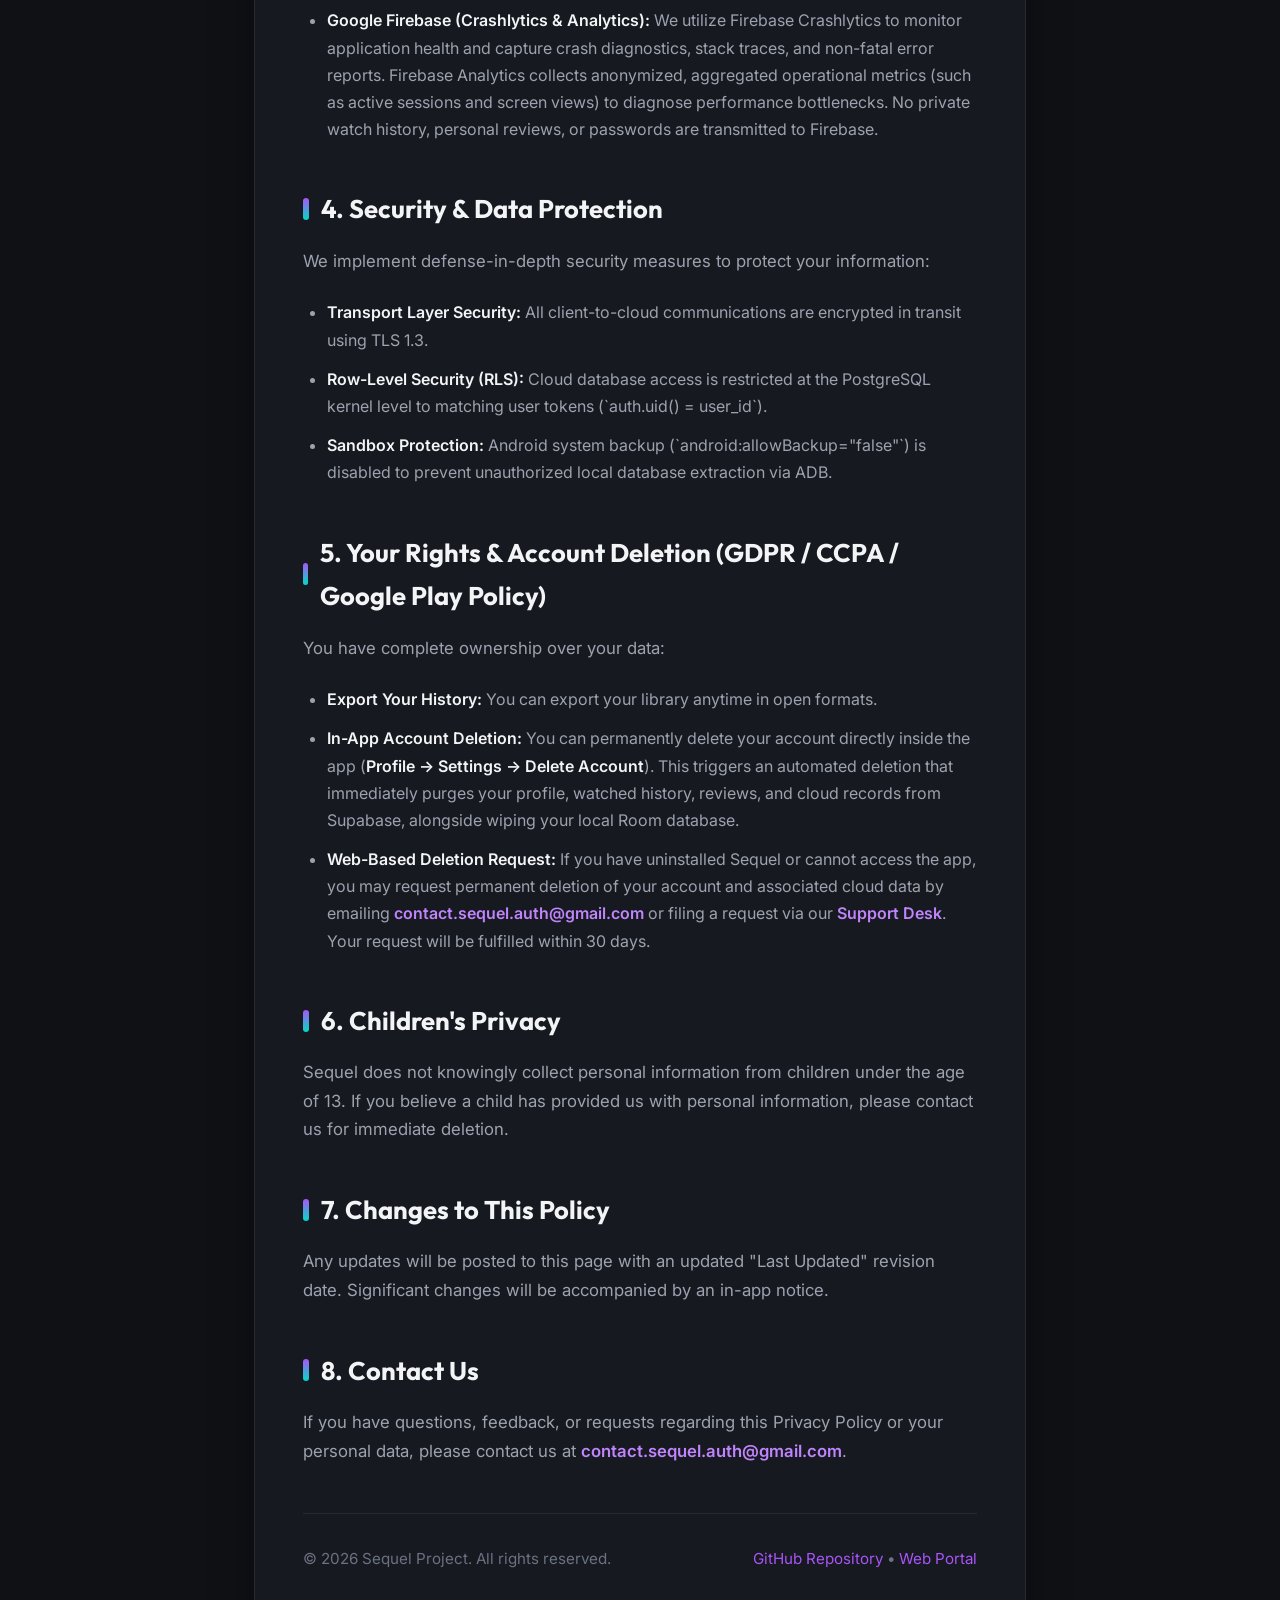
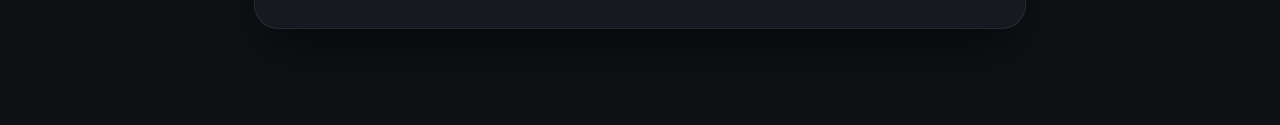
==== commit 9d71cc6e: "docs: update support contact email to contact.sequel.auth@gmail.com" ====
--- a/docs/privacy.html
+++ b/docs/privacy.html
@@ -280,15 +280,17 @@
             <ul>
                 <li><strong>Export Your History:</strong> You can export your library anytime in open formats.</li>
                 <li><strong>In-App Account Deletion:</strong> You can permanently delete your account directly inside the app (<strong>Profile → Settings → Delete Account</strong>). This triggers an automated deletion that immediately purges your profile, watched history, reviews, and cloud records from Supabase, alongside wiping your local Room database.</li>
-                <li><strong>Web-Based Deletion Request:</strong> If you have uninstalled Sequel or cannot access the app, you may request permanent deletion of your account and associated cloud data by emailing <a href="mailto:privacy@sequel.app?subject=Account%20and%20Data%20Deletion%20Request" style="color: #c084fc; font-weight: 600;">privacy@sequel.app</a> or filing a request via our <a href="https://github.com/dev-Aatif/Sequel/issues" style="color: #c084fc; font-weight: 600;">Support Desk</a>. Your request will be fulfilled within 30 days.</li>
-            </ul>
-
+                <li><strong>Web-Based Deletion Request:</strong> If you have uninstalled Sequel or cannot access the app, you may request permanent deletion of your account and associated cloud data by emailing <a href="mailto:contact.sequel.auth@gmail.com?subject=Account%20and%20Data%20Deletion%20Request" style="color: #c084fc; font-weight: 600;">contact.sequel.auth@gmail.com</a> or filing a request via our <a href="https://github.com/dev-Aatif/Sequel/issues" style="color: #c084fc; font-weight: 600;">Support Desk</a>. Your request will be fulfilled within 30 days.</li>
+            </ul>
 
             <h2>6. Children's Privacy</h2>
             <p>Sequel does not knowingly collect personal information from children under the age of 13. If you believe a child has provided us with personal information, please contact us for immediate deletion.</p>
 
             <h2>7. Changes to This Policy</h2>
             <p>Any updates will be posted to this page with an updated "Last Updated" revision date. Significant changes will be accompanied by an in-app notice.</p>
+
+            <h2>8. Contact Us</h2>
+            <p>If you have questions, feedback, or requests regarding this Privacy Policy or your personal data, please contact us at <a href="mailto:contact.sequel.auth@gmail.com" style="color: #c084fc; font-weight: 600;">contact.sequel.auth@gmail.com</a>.</p>
 
             <div class="footer-nav">
                 <span>&copy; 2026 Sequel Project. All rights reserved.</span>
